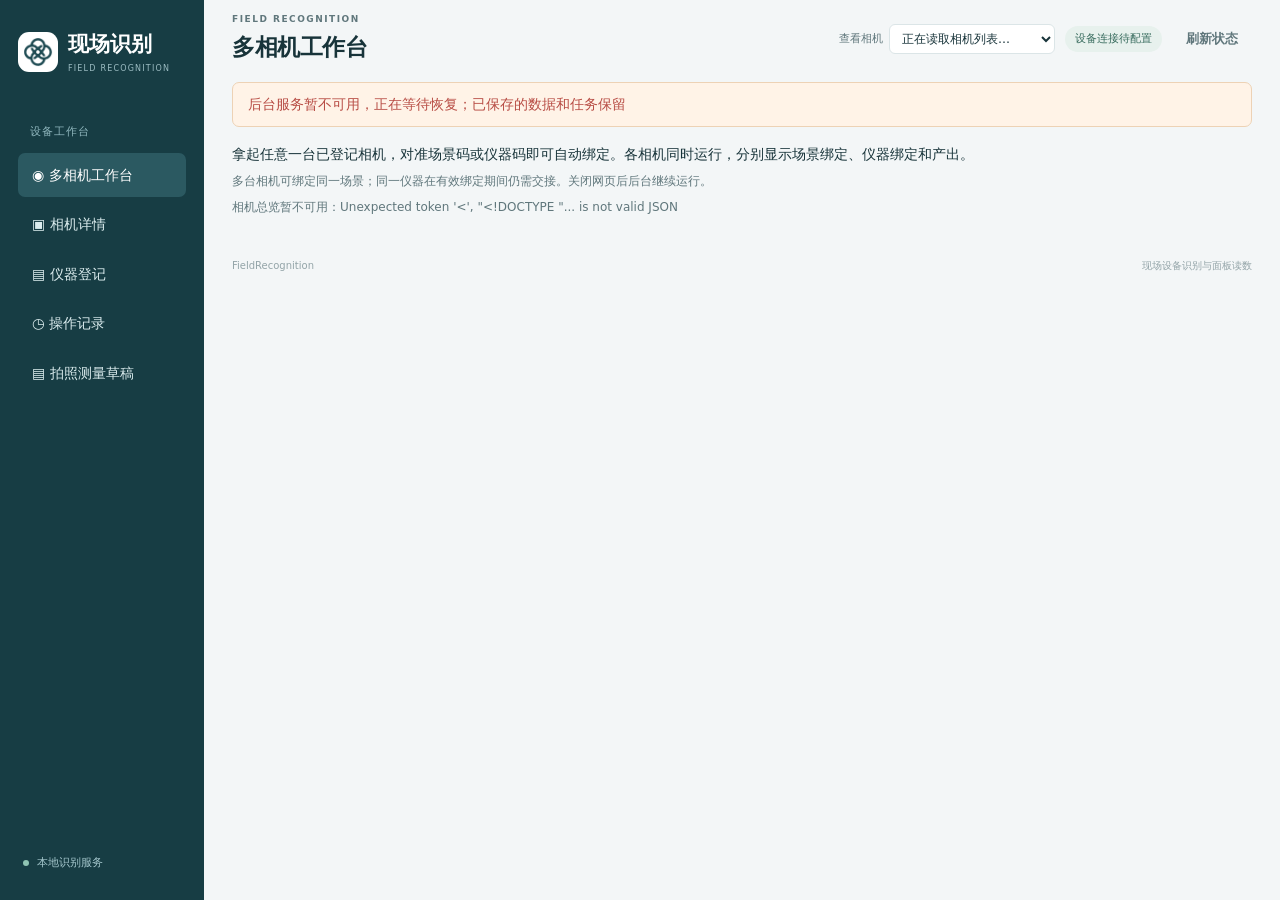
==== static/index.html @ ac0054c5 "Show per-camera scene bindings in workbench and NAS archive" ====
<!doctype html>
<html lang="zh-CN">
<head>
<meta charset="utf-8"><meta name="viewport" content="width=device-width, initial-scale=1">
<title>现场识别 · 设备绑定与面板读数</title>
<link rel="icon" href="/static/BrandLogo.png"><link rel="stylesheet" href="/static/style.css?v=scene-binding-20260921">
</head>
<body>
<aside>
  <a class="brand" href="#cameras"><span class="logo-tile"><img src="/static/BrandLogo.png" alt=""></span><span>现场识别<small>FIELD RECOGNITION</small></span></a>
  <div class="section-label">设备工作台</div>
  <nav aria-label="主要导航">
    <a class="nav active" href="#cameras">◉ 多相机工作台</a>
    <a class="nav" href="#workspace">▣ 相机详情</a>
    <a class="nav" href="#registry">▤ 仪器登记</a>
    <a class="nav" href="#history">◷ 操作记录</a>
    <a class="nav" href="/photo-measurements">▤ 拍照测量草稿</a>
  </nav>
  <div class="aside-note"><span class="dot"></span> 本地识别服务</div>
</aside>
<main>
<header><div><span class="eyebrow">FIELD RECOGNITION</span><h1 id="pageTitle">多相机工作台</h1></div><div class="header-status"><label class="camera-picker">查看相机<select id="cameraSelect" aria-label="选择要查看详情的相机"><option value="">正在读取相机列表…</option></select></label><span class="pill" id="cameraState">设备连接待配置</span><button class="quiet" id="refresh">刷新状态</button></div></header>
<div id="message" role="status" aria-live="polite" hidden></div>
<section id="cameras" class="page-view">
  <div class="camera-overview-intro"><p>拿起任意一台已登记相机，对准场景码或仪器码即可自动绑定。各相机同时运行，分别显示场景绑定、仪器绑定和产出。</p><p class="caption">多台相机可绑定同一场景；同一仪器在有效绑定期间仍需交接。关闭网页后后台继续运行。</p><p id="cameraOverviewStatus" class="caption" role="status">正在读取全部相机…</p></div>
  <div id="cameraCards" class="camera-grid"></div>
</section>
<div id="workspace" class="page-view">
  <section class="card automation-card">
    <div class="automation-overview"><div><strong id="operatorSummary">请先登记实验员</strong><p id="automationDetail" role="status" aria-live="polite">正在读取配置</p></div><span class="pill" id="automationState">正在检查</span></div>
    <details id="operatorSettings"><summary>实验员登记与运行设置</summary>
      <div class="automation-controls"><label class="field">实验员姓名或编号<input id="operator" placeholder="由使用者填写" maxlength="80" autocomplete="off"></label><button id="autoEnable" class="primary">保存并开启自动运行</button><button id="autoPause" class="quiet">暂停自动扫码</button></div>
      <div id="cameraPersonnel" hidden><label class="field">本次实际使用人员<select id="cameraMember"><option value="">请选择本次使用人员</option></select></label><details><summary>设备可使用人员名单</summary><p class="caption">登记使用资格后，再明确选择本次使用人员。更换人员会保留原使用时段和历史读数。</p><label class="field">已有人员编号<input id="cameraMemberId" maxlength="100" autocomplete="off"></label><button id="addCameraMember" class="quiet">登记设备使用资格</button><button id="removeCameraMember" class="quiet">取消所选人员资格</button><p class="caption">名单管理遵守管理员权限；取消资格保留历史记录。</p></details></div>
      <p id="operatorRegistration" class="caption"></p><p class="caption">关闭网页后后台仍会继续运行。</p>
    </details>
  </section>
  <div class="workspace">
    <section class="card capture-card">
      <div class="card-title"><h2>现场画面</h2><span class="small" id="sourceLabel">等待相机画面</span></div>
      <div class="capture-box" id="captureBox"><div id="empty"><div class="viewfinder">⌗</div><h3>让仪器二维码进入画面</h3><p>登记实验员后，自动扫码绑定</p></div><canvas id="imageCanvas" hidden aria-label="图片预览；拖动框选面板"></canvas><video id="webcam" autoplay playsinline hidden></video><img id="neckPreview" hidden alt="挂脖相机实时视频"><span id="liveBadge" class="live-badge" hidden>实时视频</span></div>
      <p id="liveStatus" class="live-status" role="status" aria-live="polite">场景和仪器可同时或独立扫码；同一会话内不会重复绑定。</p>
      <div class="capture-actions"><button id="neckLive" class="secondary">打开实时视频</button><button id="recognitionPreview" class="secondary" aria-pressed="false" title="查看与识别结果对应的抽样画面，约每秒 2 帧">查看识别叠加</button><label class="button secondary">上传照片<input id="upload" type="file" accept="image/jpeg,image/png,image/webp" hidden></label><button id="stopScan" class="secondary" hidden>停止扫码</button></div>
      <div class="caption" id="cropHint">对 Agent 说“拍照”，照片保存后自动读数。</div><button id="resetCrop" class="quiet small" hidden>取消选框，使用整张照片</button>
      <details class="capture-tools"><summary>拍照与扫码工具</summary><div class="capture-actions"><button id="continuousScan" class="secondary">连续扫码绑定</button><button id="neckCapture" class="secondary">拍摄单张照片</button><button id="webcamOpen" class="quiet">本机摄像头</button><button id="shutter" class="secondary" hidden>拍摄</button></div><div class="samples"><span>二维码样张</span><button data-sample="Scene01">场景 01 ↗</button><button data-sample="A">仪器 A ↗</button><button data-sample="B">仪器 B ↗</button><small>样张仅供扫码验证。</small></div></details>
    </section>
    <div class="right-column">
      <section class="card identity-card">
        <div class="card-title"><h2>当前绑定</h2><span class="pill muted" id="scanBadge">等待扫码</span></div>
        <div class="binding" id="bindingInfo">等待自动绑定</div>
        <div id="sceneInfo" class="caption"></div><button id="enterScene" class="secondary" hidden disabled>确认进入场景</button><div id="sceneResults"></div><div id="scanResults" class="empty-text">仪器码入镜后自动识别。</div>
        <button id="bind" class="primary full" hidden disabled>绑定所选仪器</button><button class="quiet" id="endBinding" hidden>结束本轮全部关联</button>
        <details class="binding-evidence"><summary>最近二维码命中帧</summary><figure id="qrEvidence" class="qr-evidence" hidden><a id="qrEvidenceLink" class="qr-evidence-media" target="_blank" rel="noopener"><img id="qrEvidenceImage" alt="二维码成功解码时保存的原始画面"><svg id="qrEvidenceOverlay" aria-hidden="true"></svg></a><figcaption><strong id="qrEvidenceTitle">二维码命中帧</strong><span id="qrEvidenceTime"></span><span>点击图片查看原始画面与解码位置</span></figcaption></figure></details>
        <p class="caption binding-note">绑定当天有效（北京时间）；跨日或确认设备重启后重新扫码，断流与 Receiver 重连保留当天绑定。</p>
      </section>
      <section class="card ocr-card">
        <div class="card-title"><h2>实时读数与留存</h2><button id="videoOcrToggle" class="quiet">开启视频识别</button></div><p class="small" id="ocrState">PaddleOCR</p>
        <div id="videoOcrStatus" class="caption" role="status"></div><div id="videoReadings" class="video-readings"></div>
        <details class="readout-record" open><summary>最近保存的识别结果</summary><p id="photoWatchState" class="caption"></p>
        <div id="ocrResults" class="empty-text">扫码绑定后，自动定位对应设备面板并读取数字。</div>
        <a href="#history" class="caption">查看全部识别记录 ↗</a> · <a href="/photo-measurements" class="caption" id="recordPolicy">拍照测量草稿 ↗</a></details>
        <button id="ocr" class="secondary full" disabled>识别当前照片中的面板</button>
      </section>
    </div>
  </div>
</div>
<section class="card page-view" id="registry" hidden><div class="card-title"><div><h2>仪器登记</h2><p class="caption">管理名称、型号与所属场景，查看对应二维码。</p></div></div><div id="instrumentForms" class="registry-grid"></div></section>
<section class="card page-view" id="history" hidden><div class="card-title"><div><h2>操作记录</h2><p class="caption">仅记录二维码识别、绑定与有明确面板归属的读数；照片作为对应记录的凭证。</p></div><button id="export" class="secondary">导出状态 JSON</button></div>
<div class="history-toolbar"><label>记录范围 <select id="historyMode"><option value="all">最近操作</option><option value="readouts">面板读数</option><option value="workbenches">按实验台与仪器分类</option></select></label><span id="historyScope" class="caption"></span><div id="historyPager" hidden><button id="historyPrevious" class="secondary">上一页</button><button id="historyNext" class="secondary">下一页</button></div></div>
<p id="archiveStatus" class="caption" role="status">正在检查 NAS 留存</p><p class="caption"><a href="/api/archive/files/00_归档导航.html" target="_blank" rel="noopener">打开 NAS 中文归档 ↗</a> · <a href="/api/archive/files/Readme.html" target="_blank" rel="noopener">完整历史版本 ↗</a> · <span id="integrityStatus">正在读取巡检状态</span></p><div id="historyRows" class="empty-text">正在读取记录</div></section>
<footer>FieldRecognition <span>现场设备识别与面板读数</span></footer>
</main>
<script src="/static/auth-session.js?v=direct-access-1"></script><script src="/static/readout-view.js?v=20260916-1"></script><script src="/static/binding-view.js?v=scene-binding-20260921"></script><script src="/static/app.js?v=scene-binding-20260921"></script><script src="/static/cameras.js?v=scene-binding-20260921"></script>
</body></html>
---- static/style.css ----
:root{--ink:#18343a;--sub:#60777c;--line:#dbe5e7;--green:#24565e;--bg:#f3f6f7;--white:#fff;--red:#b84d45}
*{box-sizing:border-box}
[hidden]{display:none!important}
body{margin:0;background:var(--bg);color:var(--ink);font:14px/1.6 Inter,"Noto Sans CJK SC",system-ui,sans-serif}
a{color:inherit}button,input,select{font:inherit}
button,.button{cursor:pointer;display:inline-flex;align-items:center;justify-content:center;gap:7px;border:1px solid transparent;border-radius:7px;padding:8px 13px;font-weight:600;text-decoration:none;font-size:13px}
button:disabled{opacity:.45;cursor:not-allowed}
button:focus-visible,a:focus-visible,input:focus-visible,summary:focus-visible{outline:3px solid #cf8337;outline-offset:3px}
.primary{background:var(--green);color:#fff}.primary:hover:enabled{background:#153b42}
.secondary,.button{background:#fff;border-color:#cddbdd;color:var(--ink)}.secondary:hover:enabled,.button:hover{background:#edf4f5}
.quiet{color:var(--sub);background:transparent}.quiet:hover{background:#e8f0f1}
.full{width:100%;margin-top:10px}.small{font-size:12px;color:var(--sub)}.caption{font-size:12px;color:var(--sub);line-height:1.7}
p{margin:6px 0}h1,h2{margin:0}h1{font-size:23px;font-weight:650;letter-spacing:-.5px}h2{font-size:16px;font-weight:650;color:var(--ink)}
aside{position:fixed;inset:0 auto 0 0;width:204px;background:#173d44;color:#dbecee;padding:28px 18px;display:flex;flex-direction:column}
.brand{display:flex;gap:10px;text-decoration:none;align-items:center;color:white}.brand>span:last-child{font-size:21px;font-weight:650;white-space:nowrap}
.brand small{display:block;font-size:8px;letter-spacing:1.2px;color:#9cbcc2;font-weight:500;margin-top:1px}
.logo-tile{width:40px;height:40px;flex-shrink:0;padding:5px;border-radius:11px;background:#fff;display:grid;place-items:center}.logo-tile img{width:100%;height:100%;object-fit:contain}
.section-label{font-size:11px;color:#91b8bf;letter-spacing:1px;margin:48px 12px 12px}
nav{display:grid;gap:5px}.nav{display:block;padding:11px 14px;text-decoration:none;border-radius:7px;font-size:14px}.nav:hover{background:#224b53}.nav.active{background:#2b5961;color:#fff}
.aside-note{margin-top:auto;padding:20px 5px 0;font-size:11px;color:#a6c8ce}.dot{width:6px;height:6px;display:inline-block;background:#8fc4b3;border-radius:50%;margin-right:5px}
main{margin-left:204px;padding:0 28px;max-width:1900px}
header{min-height:82px;display:flex;justify-content:space-between;align-items:center;gap:20px;padding:12px 0 16px}
.eyebrow{display:block;font-size:9px;font-weight:650;letter-spacing:1.5px;color:var(--sub);margin-bottom:3px}
.header-status{display:flex;gap:10px;align-items:center;min-width:0}.camera-picker{display:flex;align-items:center;gap:6px;font-size:11px;color:var(--sub);white-space:nowrap}.camera-picker select{max-width:260px;border:1px solid var(--line);border-radius:6px;padding:6px 28px 6px 8px;background:#fff;color:var(--ink);font-size:12px}.pill{display:inline-block;border-radius:20px;padding:4px 10px;font-size:11px;background:#e7f1ed;color:#376b5d;white-space:nowrap}.pill.muted{background:#edf2f3;color:#60777c}.pill.warning{background:#fcf0df;color:#976629}
.camera-overview-intro{margin:0 0 18px}.camera-grid{display:grid;grid-template-columns:repeat(auto-fit,minmax(min(100%,420px),1fr));gap:18px;align-items:start}
.camera-card{overflow-wrap:anywhere}.camera-card h3{margin:16px 0 6px;font-size:14px}.camera-card .card-title{align-items:flex-start}.camera-card .card-title>div{min-width:0}.camera-card h2{font-size:15px}
.camera-card-preview{display:block;width:100%;aspect-ratio:8/5;object-fit:contain;background:#11272c;border-radius:7px}.camera-card-preview[hidden]{display:none}
.camera-card .camera-result{display:flow-root}.camera-card .readout-photo{width:120px}.camera-card .ocr-line strong{font-size:22px}.camera-card .camera-events{padding-left:18px;font-size:12px}.camera-events li{margin:6px 0}.camera-events small{display:block;color:var(--sub)}
.camera-card[data-stale="true"] .camera-result{opacity:.55}.camera-card[data-stale="true"] .camera-card-preview{visibility:hidden}
@media(max-width:650px){nav{flex-wrap:wrap}.header-status .camera-picker{flex-wrap:wrap;justify-content:flex-end}.camera-picker select{max-width:100%;font-size:13px}}
.card{min-width:0;background:#fff;border:1px solid var(--line);border-radius:11px;padding:20px}
.card-title{display:flex;justify-content:space-between;gap:12px;align-items:center;margin-bottom:14px}.card-title>.small{max-width:65%;text-align:right;overflow-wrap:anywhere}
.automation-card{margin-bottom:18px;padding:13px 18px;display:grid;grid-template-columns:minmax(0,1fr) auto;align-items:center;gap:16px}.automation-overview{display:flex;justify-content:space-between;gap:20px;align-items:center}.automation-overview strong{font-size:14px}.automation-overview p{font-size:12px;color:var(--sub);margin:3px 0 0}
summary{cursor:pointer;font-size:12px;color:var(--sub);width:fit-content;padding:5px 0}
#operatorSettings{margin:0}#operatorSettings[open]{grid-column:1/-1}#operatorSettings[open]{border-top:1px solid var(--line);padding-top:7px;margin-top:12px}
.automation-controls{display:flex;align-items:flex-end;gap:10px;flex-wrap:wrap}.automation-controls .field{flex:1;max-width:380px;min-width:200px;margin:0}.automation-controls button{white-space:nowrap}
.workspace{display:grid;grid-template-columns:minmax(0,1.65fr) minmax(340px,1fr);gap:20px;align-items:start}.right-column{display:grid;gap:18px;min-width:0}
.capture-box{background:#e9eff0;height:clamp(260px,calc(100dvh - 375px),600px);border-radius:7px;display:flex;justify-content:center;align-items:center;overflow:hidden;position:relative}
#empty{text-align:center;color:var(--sub);padding:30px 18px}.viewfinder{font-size:48px;color:#9cb8bf;line-height:1.5}#empty h3{font-weight:500;font-size:17px;color:var(--ink)}#empty p{font-size:12px}
canvas,video,#neckPreview{display:block;width:100%;height:100%;object-fit:contain}canvas{touch-action:none;cursor:crosshair}
.live-badge{position:absolute;top:12px;left:12px;border-radius:5px;padding:3px 9px;background:#153b42da;color:white;font-size:11px}
.live-status{padding:10px 12px;border-radius:7px;background:#edf5f3;color:#38645c;font-size:12px;margin:12px 0 0}
.capture-actions{display:flex;gap:8px;margin:12px 0 8px;flex-wrap:wrap}.capture-tools{border-top:1px solid var(--line);margin-top:14px;padding-top:8px}.samples{display:flex;align-items:center;flex-wrap:wrap;gap:6px;font-size:11px;color:var(--sub)}.samples button{padding:4px 8px;font-size:11px;background:#edf4f5;color:var(--green)}.samples small{flex-basis:100%}
.binding{padding:13px 14px;background:#edf5f3;border-radius:7px;font-size:13px;color:#42655e;line-height:1.8;overflow-wrap:anywhere}.binding b{font-size:19px;color:var(--ink);font-weight:650}.binding-note{border-top:1px solid var(--line);padding-top:12px;margin-top:14px}
#sceneInfo{margin-top:9px}.match{padding:12px;background:#f3f7f8;border-radius:7px;display:flex;gap:10px;align-items:flex-start;margin-bottom:8px}.match strong{font-size:15px}.match small{display:block;font-size:11px;color:var(--sub);overflow-wrap:anywhere}
.empty-text{font-size:13px;color:var(--sub);padding:14px 0;line-height:1.8}
.qr-evidence{display:grid;grid-template-columns:110px minmax(0,1fr);gap:12px;align-items:start;margin:16px 0 0;padding:0}
.qr-evidence figcaption{display:grid;gap:5px;min-width:0}.qr-evidence figcaption strong{font-size:12px;font-weight:600}.qr-evidence figcaption span{font-size:10px;color:var(--sub);overflow-wrap:anywhere;line-height:1.6}
.qr-evidence-media{display:block;position:relative;line-height:0}.qr-evidence-media img{width:100%;height:auto;border-radius:5px}.qr-evidence-media svg{position:absolute;inset:0;width:100%;height:100%;pointer-events:none}.qr-evidence-media polygon{fill:#16c59a22;stroke:#00a981;stroke-width:2;vector-effect:non-scaling-stroke}
.ocr-card{border-top:3px solid #62948a}.ocr-card .card-title{margin-bottom:5px}.ocr-card .empty-text{padding:20px 0;color:#718589}
.ocr-line{display:flex;justify-content:space-between;gap:10px;padding:10px 0;border-bottom:1px solid var(--line)}.ocr-line strong{font-size:26px;letter-spacing:.5px;color:var(--ink)}
.readout-photo{float:right;width:148px;margin:0 0 10px 14px;position:relative;line-height:0}
.readout-photo img{width:100%;aspect-ratio:8/5;object-fit:contain;background:#12282d;border-radius:7px}
.readout-photo span{position:absolute;bottom:5px;right:5px;font-size:9px;line-height:1.6;padding:2px 5px;border-radius:4px;color:#fff;background:#102e36cc}
.readout-latency{clear:both;display:grid;gap:2px;padding:8px 10px;background:#f1f6f5;border-radius:6px;font-size:11px;margin:8px 0}.readout-latency span{color:var(--sub)}
.readout-issue{font-size:11px;color:#976629;background:#fcf0df;border-radius:6px;padding:7px 10px}
.binding-evidence{margin-top:6px}.binding-evidence summary{font-size:11px}
.field{display:block;font-size:12px;color:var(--sub);margin:14px 0}.field input,.field select{display:block;width:100%;border:1px solid var(--line);padding:9px 10px;border-radius:6px;margin-top:5px;color:var(--ink);background:#fcfdfd}
.registry-grid{display:grid;grid-template-columns:1fr 1fr;gap:20px}.instrument-form{border:1px solid var(--line);border-radius:8px;padding:20px}.instrument-form strong{font-size:17px}.instrument-form .id{font:11px/1.6 monospace;color:var(--sub);overflow-wrap:anywhere;margin-top:4px}.instrument-form .row{display:grid;grid-template-columns:1fr 1fr;gap:12px}.instrument-form a{font-size:12px;color:var(--green)}
.table-scroll{overflow-x:auto}table{width:100%;border-collapse:collapse;font-size:13px}th{text-align:left;color:var(--sub);font-size:11px;font-weight:500;background:#f7f9fa}td,th{padding:13px 12px;border-bottom:1px solid var(--line);vertical-align:top}td small{display:block;color:var(--sub);font-size:11px;overflow-wrap:anywhere}td:first-child{white-space:nowrap}td strong{font-weight:600}td a{font-size:12px;color:var(--green)}
#message{padding:10px 15px;margin-bottom:16px;background:#e3f2ef;border:1px solid #b9d8d4;border-radius:7px}#message.error{background:#fff3e7;border-color:#edd2b5;color:var(--red)}
.history-toolbar{display:flex;align-items:center;gap:14px;flex-wrap:wrap;margin:8px 0 12px}.history-toolbar label{font-size:12px}.history-toolbar select{padding:7px 10px;margin-left:6px;border:1px solid var(--line);border-radius:6px;background:#fff;color:var(--ink)}#historyPager{margin-left:auto;display:flex;gap:7px}
.history-table{font-size:12px}.history-table td{padding:12px 10px}.history-table td:nth-child(2){max-width:280px}.history-table td:nth-child(3){max-width:190px}.history-table td:nth-child(4){min-width:155px}.history-table td:last-child{min-width:88px}
.history-reading{margin-top:5px;white-space:normal;overflow-wrap:anywhere;font-weight:600}.history-error{color:#976629}.history-photo{display:block;font-size:10px;margin-bottom:6px}.history-photo img{display:block;width:68px;height:43px;object-fit:contain;background:#e9eff0;border-radius:4px;margin-bottom:3px}
.history-timing summary{font-size:11px}.history-timing dl{min-width:160px;margin:5px 0;font-size:11px}.history-timing dl>div{display:flex;justify-content:space-between;gap:10px}.history-timing dt{color:var(--sub)}.history-timing dd{margin:0;font-variant-numeric:tabular-nums}
footer{display:flex;justify-content:space-between;padding:22px 0;color:#93a4a8;font-size:10px}
@media(min-width:1650px){.workspace{grid-template-columns:minmax(0,1.8fr) minmax(390px,1fr)}}
@media(max-width:1180px){aside{width:182px;padding:24px 14px}.brand{gap:7px}.brand>span:last-child{font-size:19px}.logo-tile{width:35px;height:35px}main{margin-left:182px;padding:0 20px}.workspace{grid-template-columns:1fr}.capture-box{height:auto;aspect-ratio:8/5}.automation-card{display:block}#operatorSettings{margin-top:6px}.right-column{grid-template-columns:1fr 1fr}.qr-evidence{grid-template-columns:90px minmax(0,1fr)}}
@media(max-width:850px){.right-column,.registry-grid{grid-template-columns:1fr}.header-status{flex-wrap:wrap;justify-content:flex-end}.camera-picker{min-width:0}.camera-picker select{max-width:min(42vw,260px)}header{gap:10px}.pill{white-space:normal}.qr-evidence{grid-template-columns:120px minmax(0,1fr)}}
@media(max-width:650px){aside{position:static;width:auto;padding:14px 16px;display:block}.brand>span:last-child{font-size:18px}.brand small,.section-label,.aside-note{display:none}nav{display:flex;margin-top:12px;gap:4px}.nav{padding:7px 10px;font-size:12px}main{margin:0;padding:0 14px}header{min-height:85px}.header-status{max-width:50%;gap:3px}h1{font-size:21px}.card{padding:16px}.automation-overview{gap:10px}.automation-overview .pill{max-width:120px;flex-shrink:0}.instrument-form .row{grid-template-columns:1fr}.capture-box{min-height:210px}.field input{font-size:16px}.qr-evidence{grid-template-columns:110px minmax(0,1fr)}}

/* The desktop workbench fits the available viewport; video uses the remaining space. */
@media(min-width:1000px){
  body.workspace-screen{height:100dvh;overflow:hidden}
  .workspace-screen main{height:100dvh;display:flex;flex-direction:column;padding-bottom:16px}
  .workspace-screen header{min-height:64px;flex:0 0 64px;padding:8px 0 12px}
  .workspace-screen #workspace{flex:1;min-height:0;display:flex;flex-direction:column}
  .workspace-screen footer{display:none}
  .workspace-screen .automation-card{flex:none;position:relative;display:grid;margin-bottom:14px;padding:11px 16px}
  .workspace-screen .automation-overview p{display:none}
  .workspace-screen #operatorSettings{margin:0}
  .workspace-screen #operatorSettings[open]{position:absolute;top:10px;right:16px;z-index:5;width:min(700px,calc(100vw - 250px));max-height:calc(100dvh - 100px);overflow:auto;background:white;border:1px solid var(--line);border-radius:9px;padding:14px;box-shadow:0 12px 40px #153b4220}
  .workspace-screen .workspace{flex:1;min-height:0;grid-template-columns:minmax(0,1.45fr) minmax(340px,1fr);grid-template-rows:minmax(0,1fr);align-items:stretch;gap:16px}
  .workspace-screen .capture-card{position:relative;display:flex;flex-direction:column;min-height:0;padding:16px}
  .workspace-screen .capture-card>.card-title{flex:none;margin-bottom:10px}
  .workspace-screen .capture-box{flex:1;min-height:0;height:auto;aspect-ratio:auto;background:#11272c;border-radius:9px}
  .workspace-screen .capture-box>canvas,.workspace-screen .capture-box>video,.workspace-screen #neckPreview{position:absolute;inset:0;width:100%;height:100%;max-width:100%;max-height:100%;object-fit:contain}
  .workspace-screen .capture-card>.live-status{flex:none;margin-top:10px;padding:0;background:transparent;font-size:11px;white-space:nowrap;overflow:hidden;text-overflow:ellipsis}
  .workspace-screen .capture-card>.capture-actions{flex:none;margin:9px 0 6px}
  .workspace-screen .capture-card>#cropHint{font-size:11px}
  .workspace-screen .capture-card:has(#neckPreview:not([hidden]))>#cropHint{display:none}
  .workspace-screen .capture-tools{flex:none;margin-top:8px;padding-top:4px}
  .workspace-screen .capture-tools[open]{position:absolute;bottom:12px;left:16px;right:16px;z-index:3;max-height:calc(100% - 60px);overflow:auto;background:white;border:1px solid var(--line);padding:12px;border-radius:8px;box-shadow:0 8px 30px #153b4220}
  .workspace-screen .right-column{min-height:0;grid-template-columns:1fr;grid-template-rows:auto minmax(0,1fr);gap:14px}
  .workspace-screen .identity-card{max-height:min(52dvh,440px)}
  .workspace-screen .right-column>.card{min-height:0;padding:16px;overflow:auto}
  .workspace-screen .right-column .card-title{margin-bottom:10px}
  .workspace-screen .binding{padding:9px 11px;font-size:12px;line-height:1.7}
  .workspace-screen .qr-evidence{margin-top:12px;grid-template-columns:100px minmax(0,1fr);gap:10px}
  .workspace-screen .binding-note{margin:5px 0 0;padding-top:5px;font-size:10px;border-top:0}
  .workspace-screen .ocr-card{display:flex;flex-direction:column}
  .workspace-screen .ocr-card>#ocrResults{flex:1;min-height:0;overflow:auto;padding:8px 0;font-size:12px}
  .workspace-screen .ocr-card>#ocr{flex:none;margin-top:8px}
  .workspace-screen:has(#neckPreview:not([hidden])) .ocr-card>#ocr{display:none}
  .workspace-screen #message{position:fixed;bottom:18px;left:calc(50% + 90px);transform:translateX(-50%);max-width:min(650px,70vw);z-index:8;box-shadow:0 8px 30px #153b4220}
}

.bound-item{padding:8px 0;border-bottom:1px solid var(--line,#d6e2e5)}
.bound-item:last-child{border-bottom:0}.bound-item small{display:block;font-size:12px;margin:3px 0}.bound-item a{font-size:12px}
.video-readings{display:flex;gap:8px;flex-wrap:wrap;margin:8px 0 14px}.live-reading{background:#ecf5f2;border-radius:8px;padding:8px 12px;min-width:96px}.live-reading strong{display:block;font-variant-numeric:tabular-nums;font-size:25px}.live-reading small{font-size:11px;display:block;color:#5b777c}.readout-record{border-top:1px solid #d6e2e5;padding-top:10px}.readout-record>summary{font-size:13px;color:#5b777c;cursor:pointer}.ocr-line small{display:block;font-size:12px;color:#8c611f}

.bench-group{margin-top:22px}.bench-group h3{font-size:20px}.bench-grid{display:grid;grid-template-columns:repeat(auto-fit,minmax(240px,1fr));gap:16px}.bench-instrument{border:1px solid #d6e2e5;border-radius:10px;padding:14px}.bench-instrument h4{margin:0 0 12px}.bench-instrument h4 small{font-weight:400;color:#678086}.bench-reading{padding:8px 0;border-top:1px solid #edf2f3}.bench-reading strong,.bench-reading span{display:block}.bench-reading span,.bench-reading a{font-size:12px}.bench-reading strong{font-size:21px;font-variant-numeric:tabular-nums}
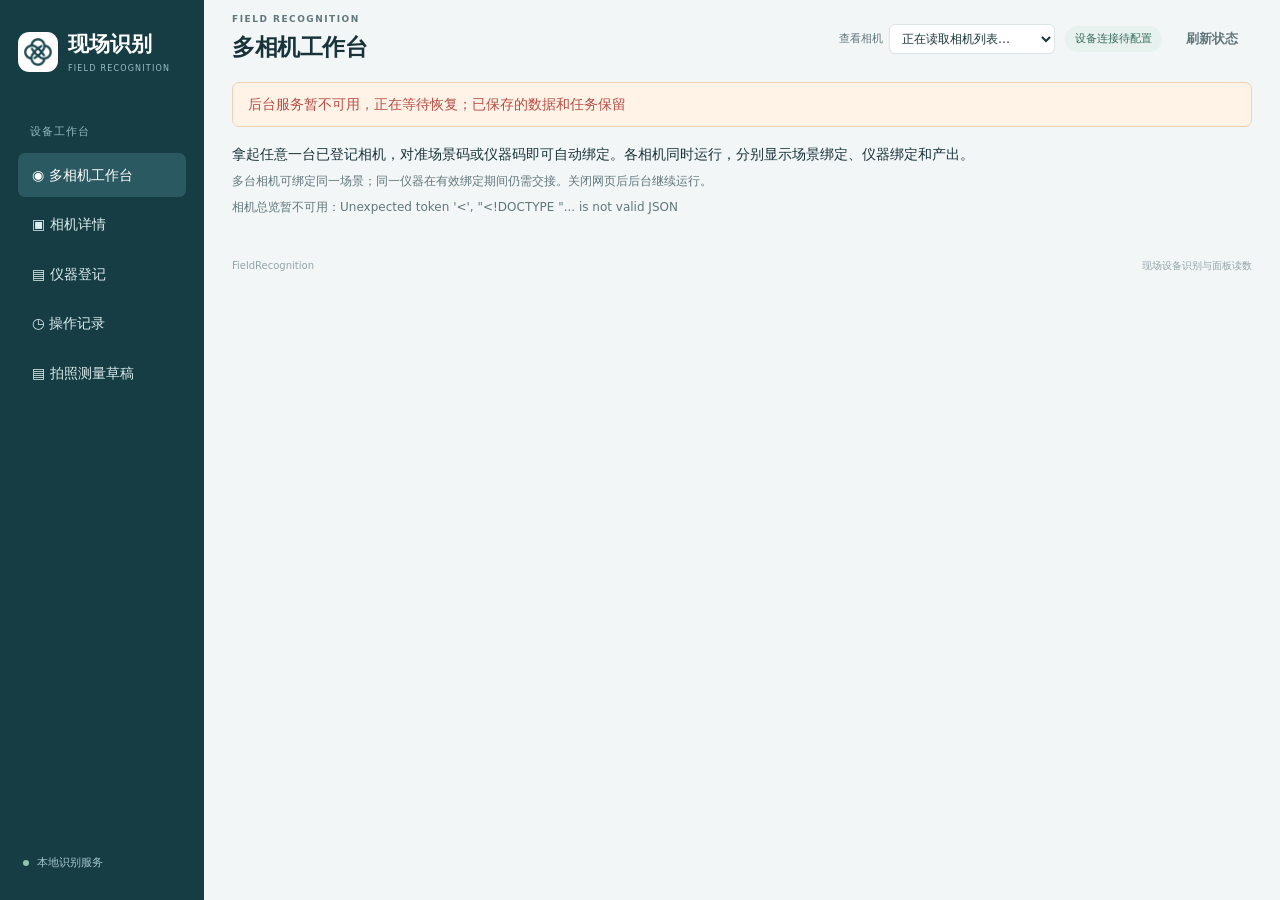
==== commit ad8d4824: "Retry blocked QR bindings and publish NAS event files before history indexes" ====
--- a/static/index.html
+++ b/static/index.html
@@ -3,7 +3,7 @@
 <head>
 <meta charset="utf-8"><meta name="viewport" content="width=device-width, initial-scale=1">
 <title>现场识别 · 设备绑定与面板读数</title>
-<link rel="icon" href="/static/BrandLogo.png"><link rel="stylesheet" href="/static/style.css?v=scene-binding-20260921">
+<link rel="icon" href="/static/BrandLogo.png"><link rel="stylesheet" href="/static/style.css?v=binding-retry-20260921">
 </head>
 <body>
 <aside>
@@ -69,5 +69,5 @@
 <p id="archiveStatus" class="caption" role="status">正在检查 NAS 留存</p><p class="caption"><a href="/api/archive/files/00_归档导航.html" target="_blank" rel="noopener">打开 NAS 中文归档 ↗</a> · <a href="/api/archive/files/Readme.html" target="_blank" rel="noopener">完整历史版本 ↗</a> · <span id="integrityStatus">正在读取巡检状态</span></p><div id="historyRows" class="empty-text">正在读取记录</div></section>
 <footer>FieldRecognition <span>现场设备识别与面板读数</span></footer>
 </main>
-<script src="/static/auth-session.js?v=direct-access-1"></script><script src="/static/readout-view.js?v=20260916-1"></script><script src="/static/binding-view.js?v=scene-binding-20260921"></script><script src="/static/app.js?v=scene-binding-20260921"></script><script src="/static/cameras.js?v=scene-binding-20260921"></script>
+<script src="/static/auth-session.js?v=direct-access-1"></script><script src="/static/readout-view.js?v=20260916-1"></script><script src="/static/binding-view.js?v=binding-retry-20260921"></script><script src="/static/app.js?v=binding-retry-20260921"></script><script src="/static/cameras.js?v=binding-retry-20260921"></script>
 </body></html>
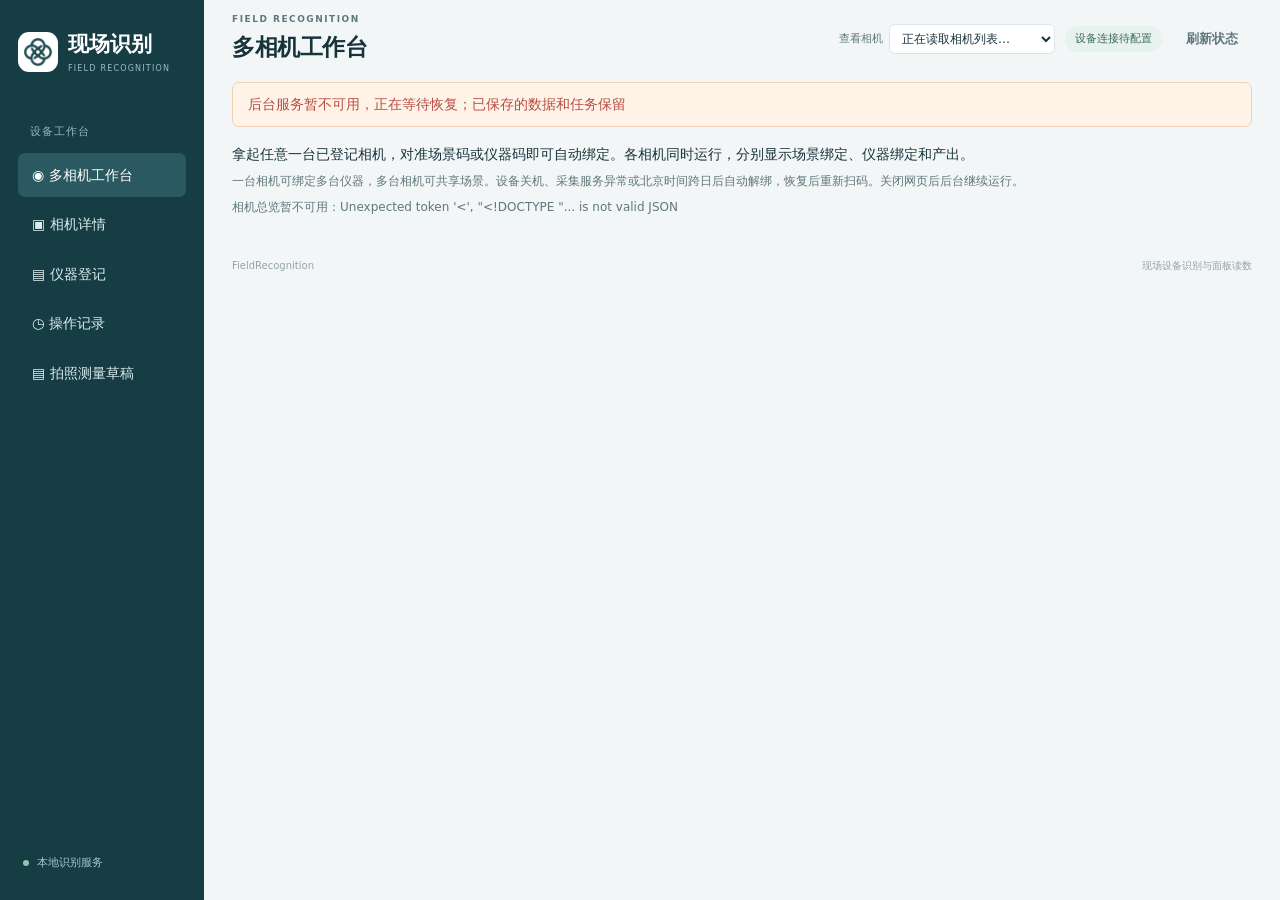
==== commit 4c313d0b: "Release camera bindings on device or capture-service failure and require fresh scans" ====
--- a/static/index.html
+++ b/static/index.html
@@ -3,7 +3,7 @@
 <head>
 <meta charset="utf-8"><meta name="viewport" content="width=device-width, initial-scale=1">
 <title>现场识别 · 设备绑定与面板读数</title>
-<link rel="icon" href="/static/BrandLogo.png"><link rel="stylesheet" href="/static/style.css?v=binding-retry-20260921">
+<link rel="icon" href="/static/BrandLogo.png"><link rel="stylesheet" href="/static/style.css?v=automatic-release-20260921">
 </head>
 <body>
 <aside>
@@ -22,7 +22,7 @@
 <header><div><span class="eyebrow">FIELD RECOGNITION</span><h1 id="pageTitle">多相机工作台</h1></div><div class="header-status"><label class="camera-picker">查看相机<select id="cameraSelect" aria-label="选择要查看详情的相机"><option value="">正在读取相机列表…</option></select></label><span class="pill" id="cameraState">设备连接待配置</span><button class="quiet" id="refresh">刷新状态</button></div></header>
 <div id="message" role="status" aria-live="polite" hidden></div>
 <section id="cameras" class="page-view">
-  <div class="camera-overview-intro"><p>拿起任意一台已登记相机，对准场景码或仪器码即可自动绑定。各相机同时运行，分别显示场景绑定、仪器绑定和产出。</p><p class="caption">多台相机可绑定同一场景；同一仪器在有效绑定期间仍需交接。关闭网页后后台继续运行。</p><p id="cameraOverviewStatus" class="caption" role="status">正在读取全部相机…</p></div>
+  <div class="camera-overview-intro"><p>拿起任意一台已登记相机，对准场景码或仪器码即可自动绑定。各相机同时运行，分别显示场景绑定、仪器绑定和产出。</p><p class="caption">一台相机可绑定多台仪器，多台相机可共享场景。设备关机、采集服务异常或北京时间跨日后自动解绑，恢复后重新扫码。关闭网页后后台继续运行。</p><p id="cameraOverviewStatus" class="caption" role="status">正在读取全部相机…</p></div>
   <div id="cameraCards" class="camera-grid"></div>
 </section>
 <div id="workspace" class="page-view">
@@ -69,5 +69,5 @@
 <p id="archiveStatus" class="caption" role="status">正在检查 NAS 留存</p><p class="caption"><a href="/api/archive/files/00_归档导航.html" target="_blank" rel="noopener">打开 NAS 中文归档 ↗</a> · <a href="/api/archive/files/Readme.html" target="_blank" rel="noopener">完整历史版本 ↗</a> · <span id="integrityStatus">正在读取巡检状态</span></p><div id="historyRows" class="empty-text">正在读取记录</div></section>
 <footer>FieldRecognition <span>现场设备识别与面板读数</span></footer>
 </main>
-<script src="/static/auth-session.js?v=direct-access-1"></script><script src="/static/readout-view.js?v=20260916-1"></script><script src="/static/binding-view.js?v=binding-retry-20260921"></script><script src="/static/app.js?v=binding-retry-20260921"></script><script src="/static/cameras.js?v=binding-retry-20260921"></script>
+<script src="/static/auth-session.js?v=direct-access-1"></script><script src="/static/readout-view.js?v=20260916-1"></script><script src="/static/binding-view.js?v=automatic-release-20260921"></script><script src="/static/app.js?v=automatic-release-20260921"></script><script src="/static/cameras.js?v=automatic-release-20260921"></script>
 </body></html>
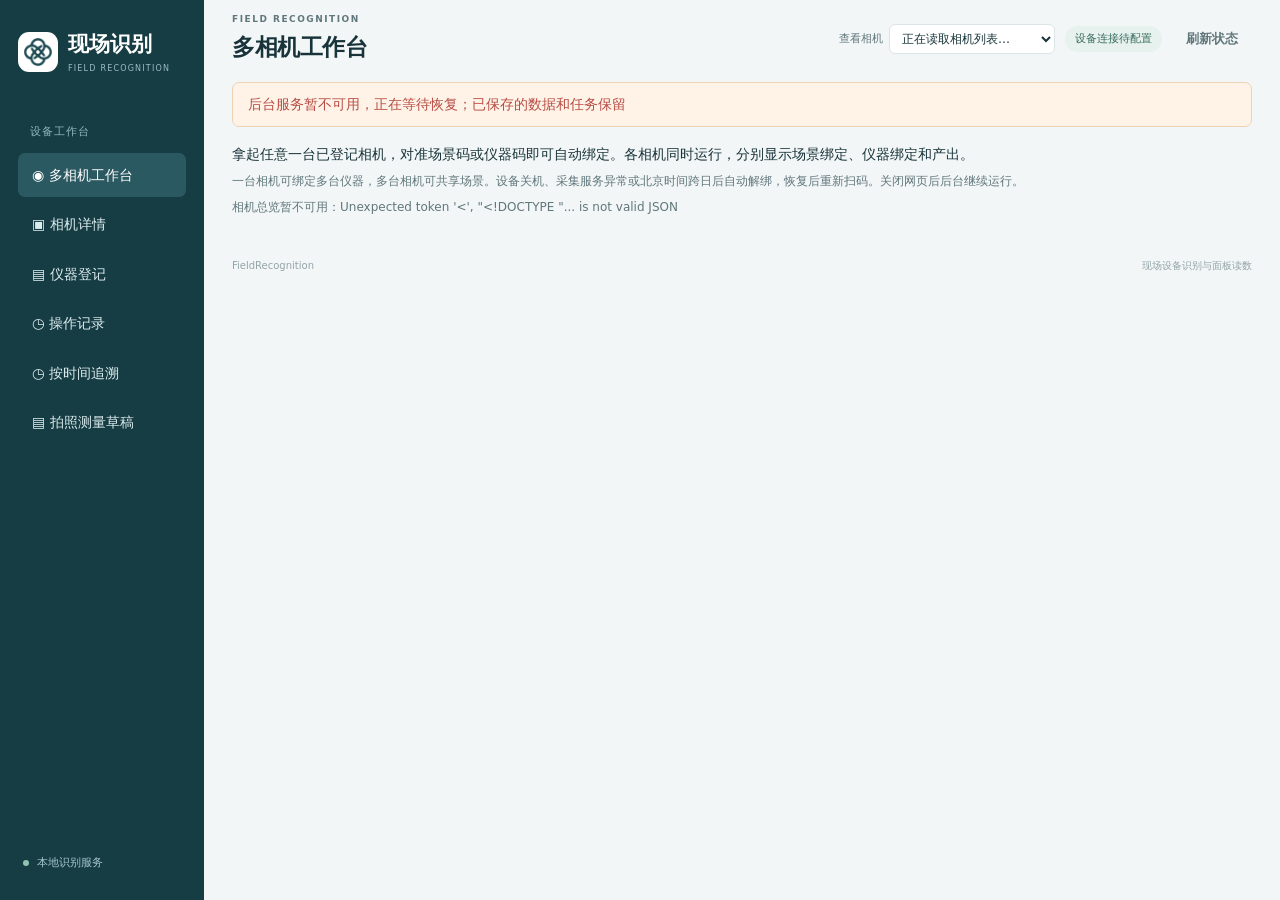
==== commit b9343fa1: "feat: trace video evidence and voice triplets by capture time" ====
--- a/static/index.html
+++ b/static/index.html
@@ -14,6 +14,7 @@
     <a class="nav" href="#workspace">▣ 相机详情</a>
     <a class="nav" href="#registry">▤ 仪器登记</a>
     <a class="nav" href="#history">◷ 操作记录</a>
+    <a class="nav" href="/trace">◷ 按时间追溯</a>
     <a class="nav" href="/photo-measurements">▤ 拍照测量草稿</a>
   </nav>
   <div class="aside-note"><span class="dot"></span> 本地识别服务</div>
@@ -39,8 +40,8 @@
       <div class="card-title"><h2>现场画面</h2><span class="small" id="sourceLabel">等待相机画面</span></div>
       <div class="capture-box" id="captureBox"><div id="empty"><div class="viewfinder">⌗</div><h3>让仪器二维码进入画面</h3><p>登记实验员后，自动扫码绑定</p></div><canvas id="imageCanvas" hidden aria-label="图片预览；拖动框选面板"></canvas><video id="webcam" autoplay playsinline hidden></video><img id="neckPreview" hidden alt="挂脖相机实时视频"><span id="liveBadge" class="live-badge" hidden>实时视频</span></div>
       <p id="liveStatus" class="live-status" role="status" aria-live="polite">场景和仪器可同时或独立扫码；同一会话内不会重复绑定。</p>
-      <div class="capture-actions"><button id="neckLive" class="secondary">打开实时视频</button><button id="recognitionPreview" class="secondary" aria-pressed="false" title="查看与识别结果对应的抽样画面，约每秒 2 帧">查看识别叠加</button><label class="button secondary">上传照片<input id="upload" type="file" accept="image/jpeg,image/png,image/webp" hidden></label><button id="stopScan" class="secondary" hidden>停止扫码</button></div>
-      <div class="caption" id="cropHint">对 Agent 说“拍照”，照片保存后自动读数。</div><button id="resetCrop" class="quiet small" hidden>取消选框，使用整张照片</button>
+      <div class="capture-actions"><button id="neckLive" class="secondary">打开实时视频</button><button id="recognitionPreview" class="secondary" aria-pressed="false" title="查看与识别结果对应的抽样画面，约每秒 2 帧">查看识别叠加</button><input id="upload" type="file" accept="image/jpeg,image/png,image/webp" hidden><button id="stopScan" class="secondary" hidden>停止扫码</button></div>
+      <div class="caption" id="cropHint">视频自动保存读数帧证据；语音三连拍写入 NAS 后自动识别。<a href="/trace">按时间追溯两条采集线 ↗</a></div><button id="resetCrop" class="quiet small" hidden>取消选框，使用整张照片</button>
       <details class="capture-tools"><summary>拍照与扫码工具</summary><div class="capture-actions"><button id="continuousScan" class="secondary">连续扫码绑定</button><button id="neckCapture" class="secondary">拍摄单张照片</button><button id="webcamOpen" class="quiet">本机摄像头</button><button id="shutter" class="secondary" hidden>拍摄</button></div><div class="samples"><span>二维码样张</span><button data-sample="Scene01">场景 01 ↗</button><button data-sample="A">仪器 A ↗</button><button data-sample="B">仪器 B ↗</button><small>样张仅供扫码验证。</small></div></details>
     </section>
     <div class="right-column">
@@ -50,7 +51,7 @@
         <div id="sceneInfo" class="caption"></div><button id="enterScene" class="secondary" hidden disabled>确认进入场景</button><div id="sceneResults"></div><div id="scanResults" class="empty-text">仪器码入镜后自动识别。</div>
         <button id="bind" class="primary full" hidden disabled>绑定所选仪器</button><button class="quiet" id="endBinding" hidden>结束本轮全部关联</button>
         <details class="binding-evidence"><summary>最近二维码命中帧</summary><figure id="qrEvidence" class="qr-evidence" hidden><a id="qrEvidenceLink" class="qr-evidence-media" target="_blank" rel="noopener"><img id="qrEvidenceImage" alt="二维码成功解码时保存的原始画面"><svg id="qrEvidenceOverlay" aria-hidden="true"></svg></a><figcaption><strong id="qrEvidenceTitle">二维码命中帧</strong><span id="qrEvidenceTime"></span><span>点击图片查看原始画面与解码位置</span></figcaption></figure></details>
-        <p class="caption binding-note">绑定当天有效（北京时间）；跨日或确认设备重启后重新扫码，断流与 Receiver 重连保留当天绑定。</p>
+        <p class="caption binding-note">绑定当天有效（北京时间）；跨日、设备离线或采集服务异常后自动结束，恢复后重新扫码，历史证据保留。</p>
       </section>
       <section class="card ocr-card">
         <div class="card-title"><h2>实时读数与留存</h2><button id="videoOcrToggle" class="quiet">开启视频识别</button></div><p class="small" id="ocrState">PaddleOCR</p>
@@ -58,7 +59,7 @@
         <details class="readout-record" open><summary>最近保存的识别结果</summary><p id="photoWatchState" class="caption"></p>
         <div id="ocrResults" class="empty-text">扫码绑定后，自动定位对应设备面板并读取数字。</div>
         <a href="#history" class="caption">查看全部识别记录 ↗</a> · <a href="/photo-measurements" class="caption" id="recordPolicy">拍照测量草稿 ↗</a></details>
-        <button id="ocr" class="secondary full" disabled>识别当前照片中的面板</button>
+        <button id="ocr" class="secondary full" hidden disabled>识别当前照片中的面板</button>
       </section>
     </div>
   </div>
@@ -69,5 +70,5 @@
 <p id="archiveStatus" class="caption" role="status">正在检查 NAS 留存</p><p class="caption"><a href="/api/archive/files/00_归档导航.html" target="_blank" rel="noopener">打开 NAS 中文归档 ↗</a> · <a href="/api/archive/files/Readme.html" target="_blank" rel="noopener">完整历史版本 ↗</a> · <span id="integrityStatus">正在读取巡检状态</span></p><div id="historyRows" class="empty-text">正在读取记录</div></section>
 <footer>FieldRecognition <span>现场设备识别与面板读数</span></footer>
 </main>
-<script src="/static/auth-session.js?v=direct-access-1"></script><script src="/static/readout-view.js?v=20260916-1"></script><script src="/static/binding-view.js?v=automatic-release-20260921"></script><script src="/static/app.js?v=automatic-release-20260921"></script><script src="/static/cameras.js?v=automatic-release-20260921"></script>
+<script src="/static/auth-session.js?v=direct-access-1"></script><script src="/static/readout-view.js?v=20260916-1"></script><script src="/static/binding-view.js?v=automatic-release-20260921"></script><script src="/static/app.js?v=frame-stall-20260921-2"></script><script src="/static/cameras.js?v=frame-stall-20260921-2"></script>
 </body></html>
